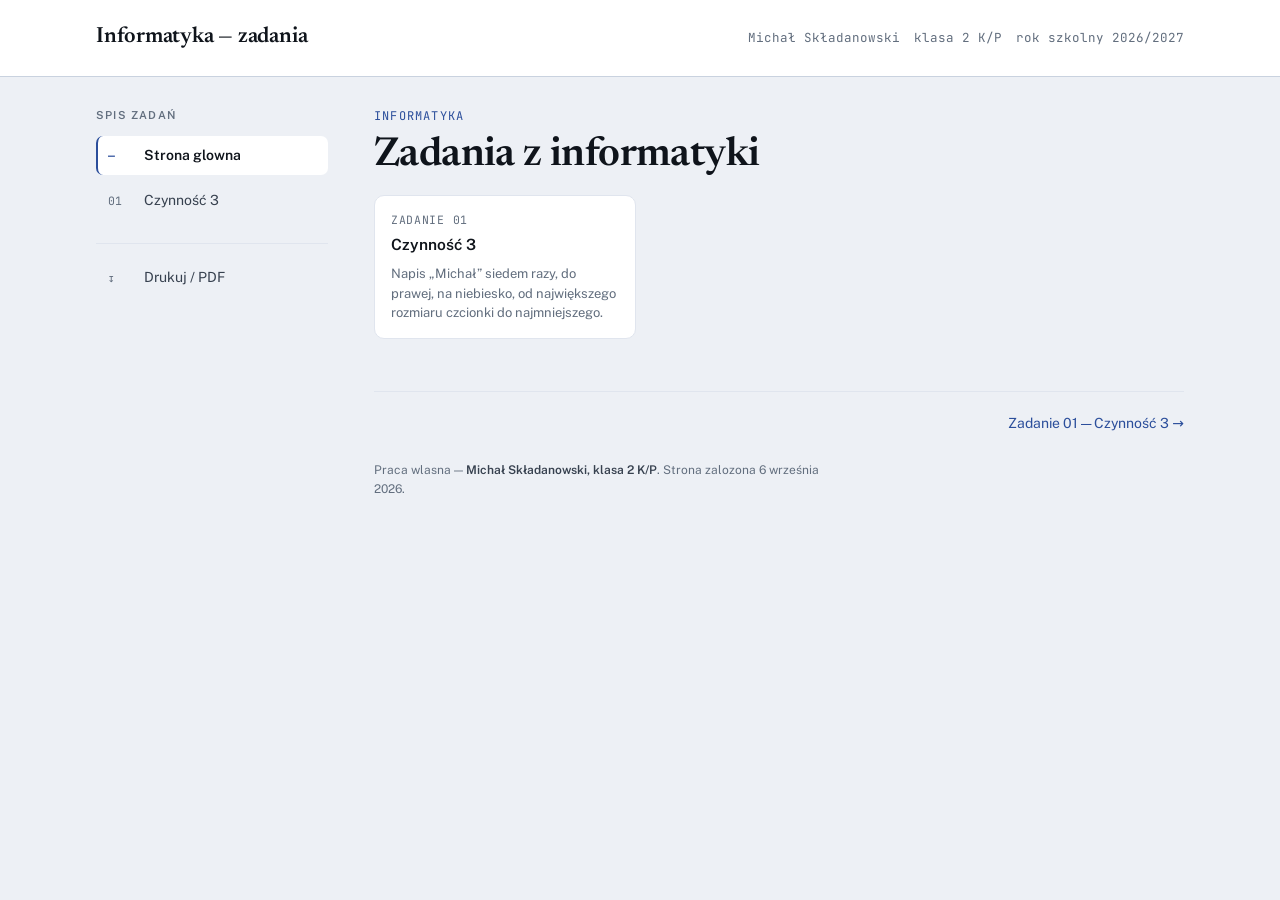
==== index.html @ a0f7ffd0 "Strona z zadaniami z informatyki" ====
<!DOCTYPE html>
<html lang="pl">
<head>
<meta charset="UTF-8">
<meta name="viewport" content="width=device-width, initial-scale=1, viewport-fit=cover">
<title>Zadania z informatyki</title>

<link rel="preconnect" href="https://fonts.googleapis.com">
<link rel="preconnect" href="https://fonts.gstatic.com" crossorigin>
<link rel="stylesheet" href="https://fonts.googleapis.com/css2?family=JetBrains+Mono:wght@400;500;700&family=Newsreader:opsz,wght@6..72,400;6..72,600&family=Public+Sans:wght@400;500;600&display=swap">

<link rel="stylesheet" href="styl.css">
</head>
<body>

<header class="metryczka">
  <div class="metryczka-tresc">
    <div class="przedmiot" id="przedmiot">Informatyka — zadania</div>
    <div class="autor">
      <span id="autor"></span>
      <span id="klasa"></span>
      <span id="rok"></span>
    </div>
  </div>
</header>

<div class="uklad">

  <nav class="spis" aria-label="Spis zadań">
    <p class="spis-tytul">Spis zadań</p>
    <ul class="spis-lista" id="spisLista"></ul>
    <div class="spis-osobno">
      <a class="spis-link" href="#" id="drukuj"><span class="spis-nr">↧</span><span>Drukuj / PDF</span></a>
    </div>
  </nav>

  <main class="tresc" id="tresc">

    <!-- Strona główna: kafelki ze wszystkimi zadaniami -->
    <article class="zadanie" id="start">
      <p class="eyebrow">Informatyka</p>
      <h1>Zadania z informatyki</h1>
      <div class="karty" id="karty"></div>
    </article>

    <!-- Tu ląduje wybrane zadanie. Buduje je strona.js -->
    <article class="zadanie" id="zadanie" hidden></article>

    <nav class="nawigacja" id="nawigacja"></nav>

    <p class="prawa" id="prawa"></p>

  </main>
</div>

<script src="strona.js"></script>
</body>
</html>
---- styl.css ----
/* ==========================================================================
   Zadania z informatyki - style strony.
   Kolory trzymane w zmiennych na :root, wiec zmiana motywu to zmiana
   kilku linii, a nie polowy pliku.
   ========================================================================== */

:root {
  --bg: #EDF0F5;
  --surface: #FFFFFF;
  --surface-2: #E3E8F0;
  --line: #C9D2DF;
  --line-soft: #E0E5EE;
  --ink: #0F141B;
  --ink-2: #37414F;
  --muted: #626E7E;
  --accent: #2B4E9B;
  --accent-soft: #DEE6F7;
  --ok: #2C6B4C;
  --ok-soft: #DBEDE3;
  --wait: #8A5310;
  --wait-soft: #F6E9D5;
  --code-bg: #F3F6FB;
  --code-line: #A8B4C6;

  --kw: #8A3A8F;
  --str: #2C6B4C;
  --num: #A34A16;
  --com: #77838F;
  --fn: #2B4E9B;

  --r: 10px;
  color-scheme: light;
}

/* Ciemny motyw systemowy */
@media (prefers-color-scheme: dark) {
  :root:not([data-theme="light"]) {
    --bg: #0C1117;
    --surface: #121A22;
    --surface-2: #1A232D;
    --line: #29343F;
    --line-soft: #1F2831;
    --ink: #E5ECF4;
    --ink-2: #B5C1CE;
    --muted: #8694A3;
    --accent: #7FA8F7;
    --accent-soft: #17243A;
    --ok: #6FBF95;
    --ok-soft: #14261E;
    --wait: #D8A163;
    --wait-soft: #2A2015;
    --code-bg: #0E161E;
    --code-line: #46525F;

    --kw: #D799DC;
    --str: #7FC79E;
    --num: #E3A06B;
    --com: #6C7A88;
    --fn: #7FA8F7;
    color-scheme: dark;
  }
}

:root[data-theme="dark"] {
  --bg: #0C1117;
  --surface: #121A22;
  --surface-2: #1A232D;
  --line: #29343F;
  --line-soft: #1F2831;
  --ink: #E5ECF4;
  --ink-2: #B5C1CE;
  --muted: #8694A3;
  --accent: #7FA8F7;
  --accent-soft: #17243A;
  --ok: #6FBF95;
  --ok-soft: #14261E;
  --wait: #D8A163;
  --wait-soft: #2A2015;
  --code-bg: #0E161E;
  --code-line: #46525F;

  --kw: #D799DC;
  --str: #7FC79E;
  --num: #E3A06B;
  --com: #6C7A88;
  --fn: #7FA8F7;
  color-scheme: dark;
}

* { box-sizing: border-box; }

body {
  margin: 0;
  background: var(--bg);
  color: var(--ink);
  font-family: "Public Sans", system-ui, -apple-system, "Segoe UI", sans-serif;
  font-size: 15.5px;
  line-height: 1.62;
  -webkit-font-smoothing: antialiased;
}

img { max-width: 100%; }
[hidden] { display: none !important; }

/* ---------- metryczka ---------- */

.metryczka {
  border-bottom: 1px solid var(--line);
  background: var(--surface);
}
.metryczka-tresc {
  max-width: 1140px;
  margin: 0 auto;
  padding: 20px 26px;
  display: flex;
  flex-wrap: wrap;
  align-items: baseline;
  justify-content: space-between;
  gap: 12px 26px;
}
.przedmiot {
  font-family: Newsreader, Georgia, serif;
  font-size: 22px;
  font-weight: 600;
  letter-spacing: -.01em;
}
.autor {
  font-family: "JetBrains Mono", ui-monospace, monospace;
  font-size: 12.5px;
  color: var(--muted);
  display: flex;
  flex-wrap: wrap;
  gap: 6px 14px;
}

/* ---------- uklad ---------- */

.uklad {
  max-width: 1140px;
  margin: 0 auto;
  padding: 30px 26px 90px;
  display: grid;
  grid-template-columns: 232px minmax(0, 1fr);
  gap: 46px;
  align-items: start;
}

/* ---------- spis zadan ---------- */

.spis { position: sticky; top: 26px; }

.spis-tytul {
  font-size: 11px; text-transform: uppercase; letter-spacing: .11em;
  color: var(--muted); font-weight: 600;
  margin: 0 0 12px;
}

.spis-lista { list-style: none; margin: 0; padding: 0; display: flex; flex-direction: column; gap: 1px; }

.spis-link {
  display: grid;
  grid-template-columns: 26px minmax(0, 1fr);
  gap: 10px;
  align-items: baseline;
  padding: 8px 10px;
  border-radius: 7px;
  color: var(--ink-2);
  text-decoration: none;
  font-size: 14px;
  border-left: 2px solid transparent;
}
.spis-link:hover { background: var(--surface); color: var(--ink); }
.spis-link[aria-current="page"] {
  background: var(--surface);
  color: var(--ink);
  border-left-color: var(--accent);
  font-weight: 600;
}
.spis-nr {
  font-family: "JetBrains Mono", ui-monospace, monospace;
  font-size: 11.5px;
  color: var(--muted);
  font-variant-numeric: tabular-nums;
}
.spis-link[aria-current="page"] .spis-nr { color: var(--accent); }

.spis-osobno { margin-top: 18px; padding-top: 14px; border-top: 1px solid var(--line-soft); }

/* ---------- tresc ---------- */

.tresc { min-width: 0; }

.eyebrow {
  font-family: "JetBrains Mono", ui-monospace, monospace;
  font-size: 12px;
  letter-spacing: .1em;
  text-transform: uppercase;
  color: var(--accent);
  margin-bottom: 8px;
}

h1 {
  font-family: Newsreader, Georgia, serif;
  font-weight: 600;
  font-size: clamp(29px, 4.4vw, 40px);
  line-height: 1.12;
  letter-spacing: -.015em;
  margin: 0 0 16px;
  text-wrap: balance;
  max-width: 22ch;
}

h2 {
  font-family: Newsreader, Georgia, serif;
  font-weight: 600;
  font-size: 21px;
  letter-spacing: -.008em;
  margin: 38px 0 12px;
  padding-bottom: 6px;
  border-bottom: 1px solid var(--line-soft);
}

h3 { font-size: 15px; font-weight: 600; margin: 22px 0 7px; }

p, li { max-width: 68ch; }
p { margin: 0 0 13px; }
ul, ol { margin: 0 0 13px; padding-left: 22px; }
li { margin-bottom: 5px; }

.wstep { font-size: 17px; color: var(--ink-2); max-width: 62ch; margin-bottom: 26px; }

/* ---------- kod ---------- */

.kod-blok {
  background: var(--code-bg);
  border: 1px solid var(--line-soft);
  border-radius: var(--r);
  margin: 0 0 15px;
  overflow: hidden;
}
.kod-pasek {
  display: flex; align-items: center; justify-content: space-between; gap: 12px;
  padding: 7px 12px;
  border-bottom: 1px solid var(--line-soft);
  background: var(--surface-2);
}
.kod-plik {
  font-family: "JetBrains Mono", ui-monospace, monospace;
  font-size: 12px; color: var(--ink-2);
}
/* Podpis autora w pasku kazdego bloku kodu - jedzie razem z kodem
   na zrzucie ekranu i na wydruku. */
.kod-znak {
  font-family: "JetBrains Mono", ui-monospace, monospace;
  font-size: 11px;
  letter-spacing: .04em;
  color: var(--muted);
  white-space: nowrap;
}

/* Wynik dzialania kodu - prawdziwa strona renderowana w ramce.
   Bialy spod, bo strona z zadania nie ustawia wlasnego tla. */
.ramka {
  display: block;
  width: 100%;
  height: 460px;
  border: 0;
  background: #FFFFFF;
}

pre {
  margin: 0;
  padding: 14px 14px 14px 0;
  overflow-x: auto;
  font-family: "JetBrains Mono", ui-monospace, monospace;
  font-size: 13px;
  line-height: 1.66;
  tab-size: 4;
  /* Utrudnia zaznaczenie myszka. Nie jest zabezpieczeniem - kod i tak
     siedzi w zrodle strony - ale zatrzymuje kopiowanie z rozpedu. */
  user-select: none;
  -webkit-user-select: none;
}
pre code { display: block; }
.linia { display: block; padding-left: 14px; }
.linia::before {
  content: attr(data-nr);
  display: inline-block;
  width: 30px;
  margin-left: -14px;
  margin-right: 14px;
  text-align: right;
  color: var(--code-line);
  user-select: none;
  font-variant-numeric: tabular-nums;
}

code.w-tekscie {
  font-family: "JetBrains Mono", ui-monospace, monospace;
  font-size: .88em;
  background: var(--surface-2);
  border-radius: 4px;
  padding: 1px 5px;
}

.t-kw { color: var(--kw); font-weight: 500; }
.t-str { color: var(--str); }
.t-num { color: var(--num); }
.t-com { color: var(--com); font-style: italic; }
.t-fn { color: var(--fn); }

/* ---------- komunikat o bledzie / pustce ---------- */

.puste {
  border: 1px dashed var(--line);
  border-radius: var(--r);
  padding: 22px;
  color: var(--muted);
  background: var(--surface);
  max-width: 68ch;
}
.puste p:last-child { margin-bottom: 0; }

/* ---------- kafelki na stronie glownej ---------- */

.karty { display: grid; grid-template-columns: repeat(auto-fill, minmax(238px, 1fr)); gap: 12px; margin-bottom: 8px; }
.karta {
  display: block;
  background: var(--surface);
  border: 1px solid var(--line-soft);
  border-radius: var(--r);
  padding: 15px 16px;
  text-decoration: none;
  color: inherit;
}
.karta:hover { border-color: var(--accent); }
.karta-nr {
  font-family: "JetBrains Mono", ui-monospace, monospace;
  font-size: 11.5px; color: var(--muted); letter-spacing: .06em;
}
.karta-tytul { font-weight: 600; margin: 5px 0 9px; line-height: 1.35; }
.karta-opis { font-size: 13px; color: var(--muted); margin: 0; line-height: 1.5; }

/* ---------- nawigacja dolna ---------- */

.prawa {
  margin-top: 26px;
  font-size: 12px;
  line-height: 1.55;
  color: var(--muted);
  max-width: 68ch;
}
.prawa strong { color: var(--ink-2); font-weight: 600; }

.nawigacja {
  display: flex; justify-content: space-between; gap: 14px;
  margin-top: 52px; padding-top: 18px;
  border-top: 1px solid var(--line-soft);
}
.naw-link { color: var(--accent); text-decoration: none; font-size: 14px; }
.naw-link:hover { text-decoration: underline; text-underline-offset: 3px; }

a:focus-visible, button:focus-visible {
  outline: 2px solid var(--accent);
  outline-offset: 2px;
  border-radius: 4px;
}

@media (prefers-reduced-motion: reduce) { * { transition: none !important; } }

@media (max-width: 860px) {
  .uklad { grid-template-columns: 1fr; gap: 26px; padding: 22px 17px 70px; }
  .spis { position: static; }
  .spis-lista { flex-direction: row; flex-wrap: wrap; }
  .spis-link { border-left: none; border-bottom: 2px solid transparent; padding: 6px 10px; }
  .spis-link[aria-current="page"] { border-left-color: transparent; border-bottom-color: var(--accent); }
}

@media print {
  .spis, .nawigacja { display: none !important; }
  .uklad { display: block; max-width: none; padding: 0; }
  body { background: #fff; color: #000; font-size: 11pt; }
  .kod-blok, .karta, .puste { border: 1px solid #999; }
}
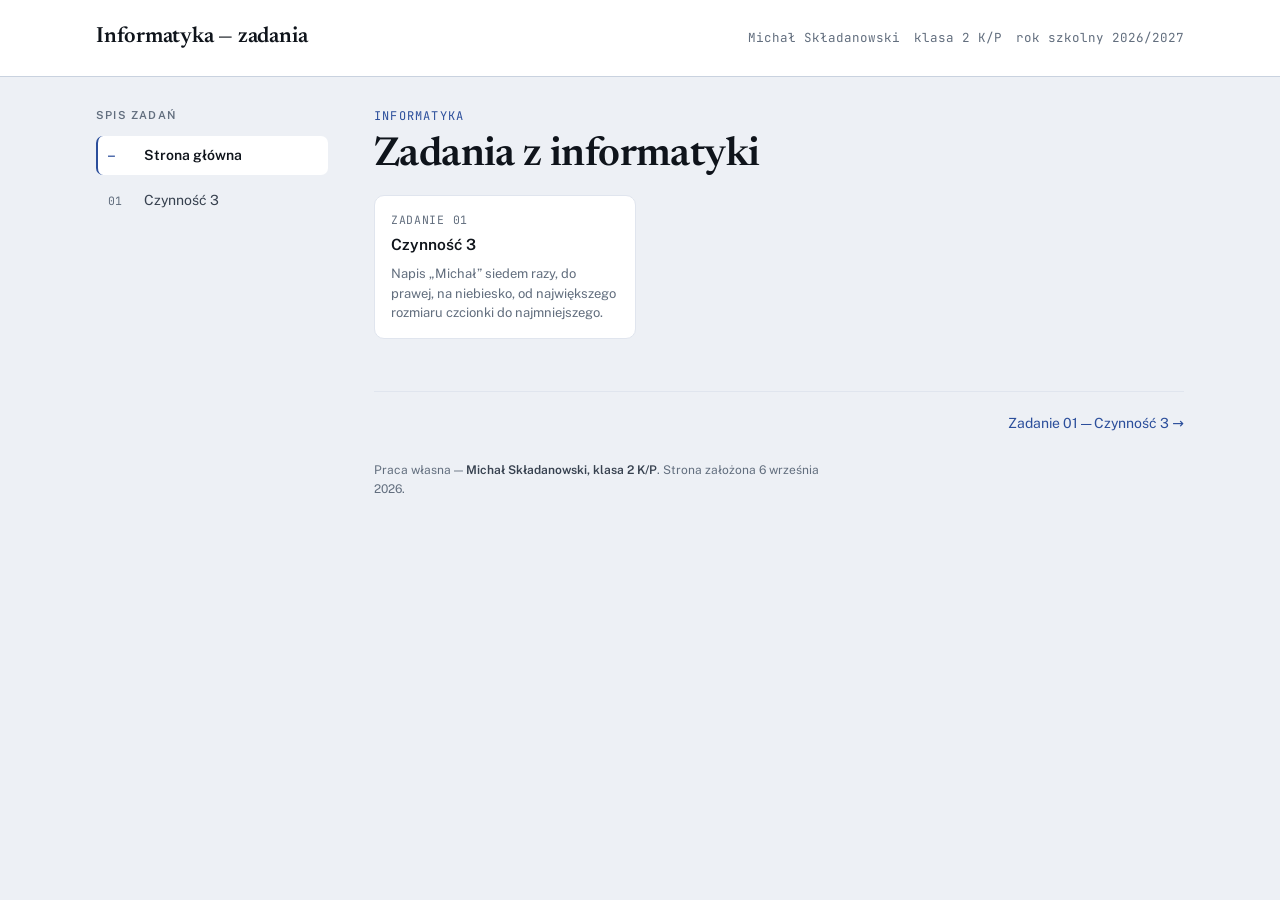
==== commit eab57886: "Usuniecie przycisku Drukuj / PDF" ====
--- a/index.html
+++ b/index.html
@@ -29,9 +29,6 @@
   <nav class="spis" aria-label="Spis zadań">
     <p class="spis-tytul">Spis zadań</p>
     <ul class="spis-lista" id="spisLista"></ul>
-    <div class="spis-osobno">
-      <a class="spis-link" href="#" id="drukuj"><span class="spis-nr">↧</span><span>Drukuj / PDF</span></a>
-    </div>
   </nav>
 
   <main class="tresc" id="tresc">
--- a/styl.css
+++ b/styl.css
@@ -184,8 +184,6 @@
 }
 .spis-link[aria-current="page"] .spis-nr { color: var(--accent); }
 
-.spis-osobno { margin-top: 18px; padding-top: 14px; border-top: 1px solid var(--line-soft); }
-
 /* ---------- tresc ---------- */
 
 .tresc { min-width: 0; }
